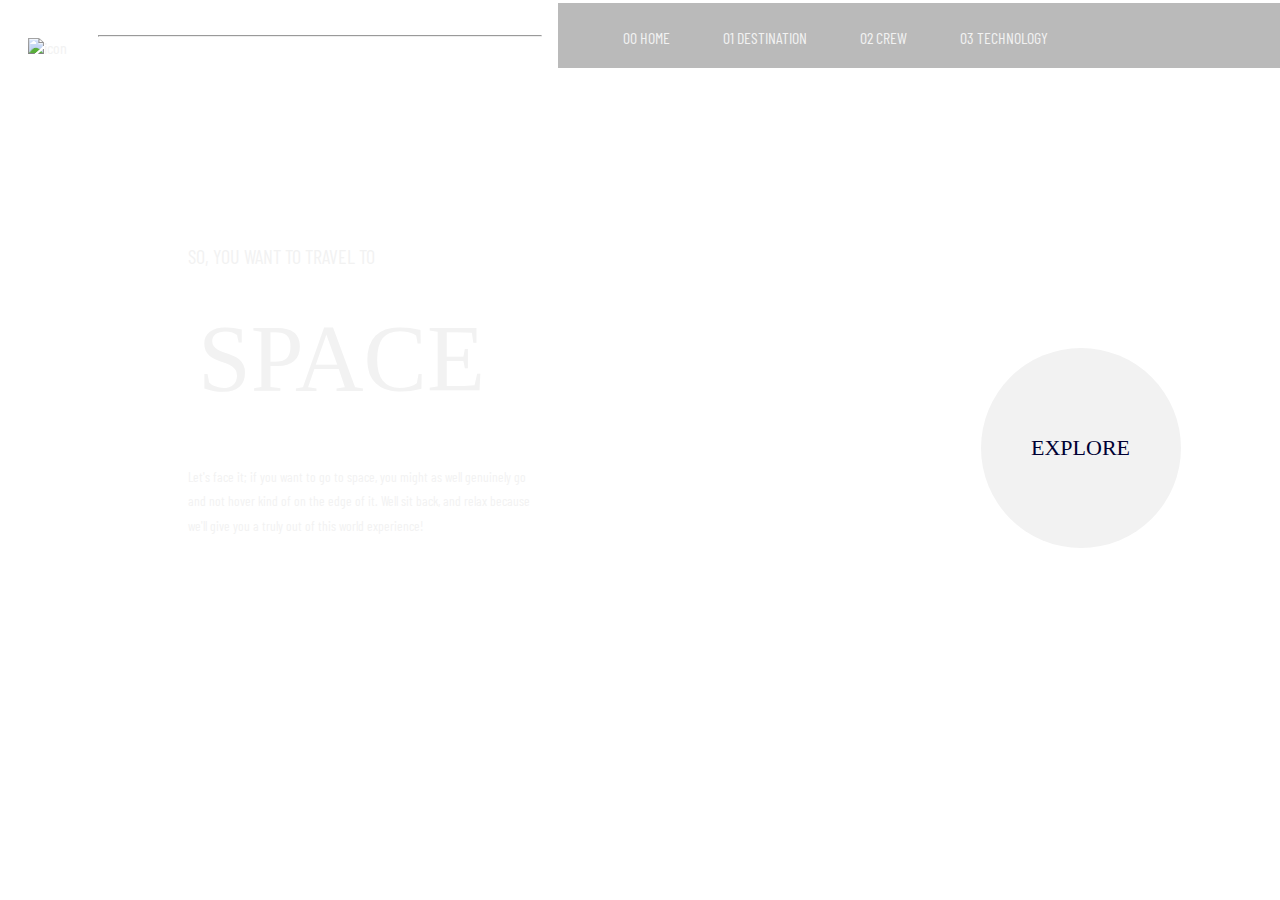
==== index.html @ baa35f70 "space site" ====
<!DOCTYPE html>
<html lang="en" dir="ltr">
  <head>
    <meta charset="utf-8">
    <title>Space Site</title>
    <link href="style.css" rel= "stylesheet">
    <link href="https://fonts.googleapis.com/css2?family=Barlow+Condensed:wght@100;400&family=Kumbh+Sans:wght@300&family=Petemoss&family=Roboto:wght@100;400&family=Source+Sans+Pro&display=swap" rel="stylesheet">
  </head>
  <body>
    
<header>
<img src="littleIcon.JPG" alt="icon" id ="icon">
  <hr>
  <nav>
    <ul>
      <li><a href="file:///C:/Users/HP/Desktop/Web%20Dev%20Practice/Space%20Travel%20Website/index.html">00 HOME</a></li>
      <li><a href="file:///C:/Users/HP/Desktop/Web%20Dev%20Practice/Space%20Travel%20Website/page2.html">01 DESTINATION</a></li>
      <li><a href="file:///C:/Users/HP/Desktop/Web%20Dev%20Practice/Space%20Travel%20Website/page3.html">02 CREW</a></li>
      <li><a href="file:///C:/Users/HP/Desktop/Web%20Dev%20Practice/Space%20Travel%20Website/page4.html">03 TECHNOLOGY</a></li>
    </ul>
  </nav>
</header>
<div id = container>
<div id = "first"> 
<p class ="sentence1">SO, YOU WANT TO TRAVEL TO <span class ="space">SPACE</span></p>

<p class = "sentence2">Let's face it; if you want to go to space, you might as well genuinely go 
   and not hover kind of on the edge of it. Well sit back, and relax because we'll
   give you a truly out of this world experience!
</p>
</div>
 
<div id="hover">
<button id = "explore">EXPLORE</button>
</div>


</div>


<script src= "js/script.js">

</script>
  </body>
</html>
---- style.css ----
body{
    background-image: url("backgroundhomedesktop.jpg");
    color: #f2f2f2;
    font-family: "Barlow Condensed", sans-serif;
}

header{
    width: 100%;
}

#icon{
    position: relative;
    top: 30px;
    left: 20px;
}

hr{
    width: 35%;
    position: relative;
    left: -320px;
}

nav{
    width: 800px;
    height: 65px;
    background-color: rgba(26, 26, 26,0.3);
    position: relative;
    left: 550px;
    top: -50px;

}

nav ul li{
    display: inline-block;
    list-style: none;
    padding: 25px;
}

nav ul li a{
    text-decoration: none;
    color: #f2f2f2;
}

nav ul a::after{
    content: '';
    display: block;
    margin-bottom: 20px;
    width: 0%;
    position: relative;
    height: 3px;
    background-color:#f2f2f2;
    bottom: -20px;
    transition: all ease-in-out 250ms;
  }
  
nav ul a:hover::after{
    width: 100%;
  }


#container{
    display: flex;
    flex-direction: row;
}

#first{
    width: 350px;
    height: auto;
    position: relative;
    left: 180px;
    top: 100px;
}

#hover{
    position: relative;
    width: 300px;
    height: 300px;
    border-radius: 50%;
    left: 570px;
    top: 180px;
}

#hover:hover{
    background-color: rgba(242, 242, 242, 0.3);
    transition: all ease-in-out 700ms;
}

#explore{
    position: relative;
    left: 52.5px;
    top: 50px;
    width: 200px;
    height: 200px;
    background-color: #f2f2f2;
    color: #000033;
    border-radius: 50%;
    text-align: center;
    border-style: none;
    font-family: garamond;
    font-size: 22px;
}

#first .sentence1{
    font-size: 20px;
    line-height: 1.8;
}

#first .space{
    font-size: 95px;
    margin-left: 10px;
    font-family: garamond;
}

#first .sentence2{
    font-size: 13.5px;
    line-height: 1.8;
}
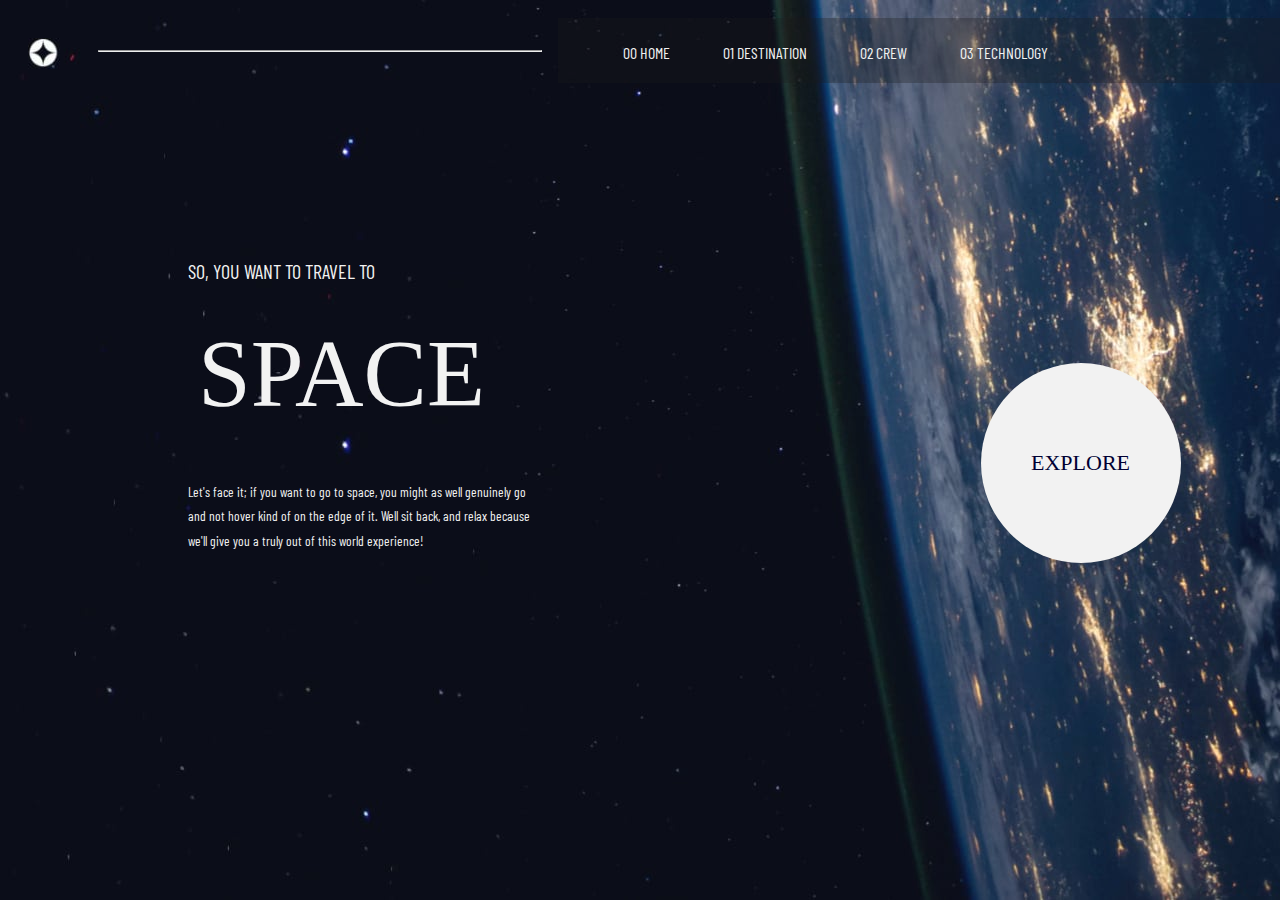
==== commit b931f507: "Update index.html" ====
--- a/index.html
+++ b/index.html
@@ -13,10 +13,10 @@
   <hr>
   <nav>
     <ul>
-      <li><a href="file:///C:/Users/HP/Desktop/Web%20Dev%20Practice/Space%20Travel%20Website/index.html">00 HOME</a></li>
-      <li><a href="file:///C:/Users/HP/Desktop/Web%20Dev%20Practice/Space%20Travel%20Website/page2.html">01 DESTINATION</a></li>
-      <li><a href="file:///C:/Users/HP/Desktop/Web%20Dev%20Practice/Space%20Travel%20Website/page3.html">02 CREW</a></li>
-      <li><a href="file:///C:/Users/HP/Desktop/Web%20Dev%20Practice/Space%20Travel%20Website/page4.html">03 TECHNOLOGY</a></li>
+      <li><a href=" https://bii-sama.github.io/spacesite/">00 HOME</a></li>
+      <li><a href=" https://bii-sama.github.io/spacesite/2">01 DESTINATION</a></li>
+      <li><a href=" https://bii-sama.github.io/spacesite/3.html">02 CREW</a></li>
+      <li><a href=" https://bii-sama.github.io/spacesite/4">03 TECHNOLOGY</a></li>
     </ul>
   </nav>
 </header>
